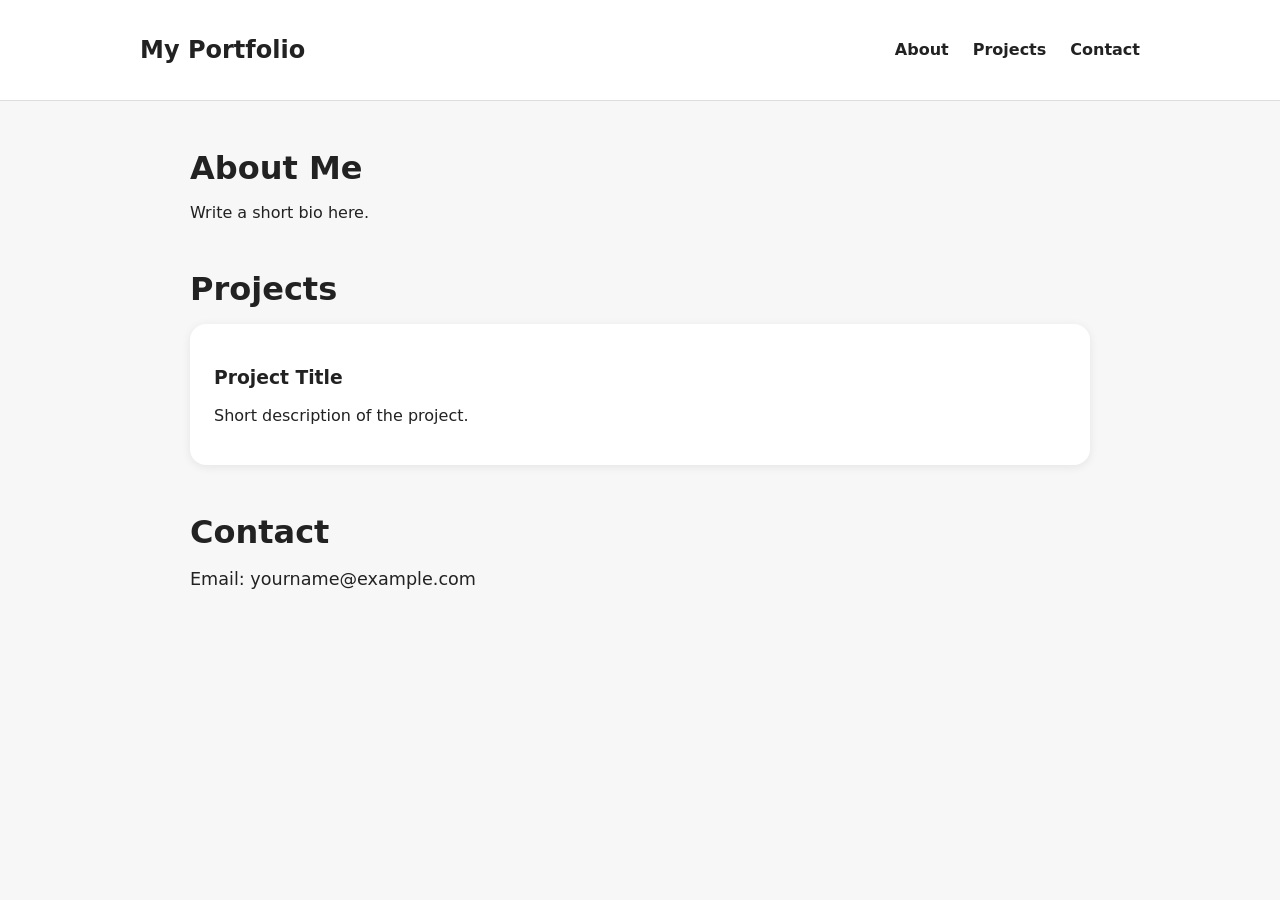
==== index.html @ 944800c5 "Adding starter files" ====
<!DOCTYPE html>
<html lang="en">
<head>
  <meta charset="UTF-8" />
  <meta name="viewport" content="width=device-width, initial-scale=1.0" />
  <title>My Portfolio</title>
  <link rel="stylesheet" href="styles.css" />
</head>
<body class="font-sans">
  <header>
    <nav>
      <h1>My Portfolio</h1>
      <ul>
        <li><a href="#about">About</a></li>
        <li><a href="#projects">Projects</a></li>
        <li><a href="#contact">Contact</a></li>
      </ul>
    </nav>
  </header>

  <section id="about">
    <h2>About Me</h2>
    <p>Write a short bio here.</p>
  </section>

  <section id="projects">
    <h2>Projects</h2>
    <div class="project-list">
      <div class="project-card">
        <h3>Project Title</h3>
        <p>Short description of the project.</p>
      </div>
    </div>
  </section>

  <section id="contact">
    <h2>Contact</h2>
    <p>Email: yourname@example.com</p>
  </section>
</body>
</html>
---- styles.css ----
/* Modern portfolio layout */

body {
  margin: 0;
  font-family: system-ui, sans-serif;
  background: #f7f7f7;
  color: #222;
}

header {
  background: white;
  padding: 1rem 2rem;
  position: sticky;
  top: 0;
  border-bottom: 1px solid #ddd;
}

nav {
  display: flex;
  justify-content: space-between;
  align-items: center;
  max-width: 1000px;
  margin: auto;
}

nav ul {
  list-style: none;
  display: flex;
  gap: 1.5rem;
  padding: 0;
  margin: 0;
}

nav a {
  text-decoration: none;
  color: #222;
  font-weight: 600;
}

section {
  max-width: 900px;
  margin: 3rem auto;
  padding: 0 1rem;
}

h2 {
  font-size: 2rem;
  margin-bottom: 1rem;
}

/* Project grid */
.project-list {
  display: grid;
  grid-template-columns: repeat(auto-fit, minmax(250px, 1fr));
  gap: 1.5rem;
}

.project-card {
  background: white;
  padding: 1.5rem;
  border-radius: 16px;
  box-shadow: 0 2px 10px rgba(0,0,0,0.08);
  transition: transform 0.2s ease, box-shadow 0.2s ease;
}

.project-card:hover {
  transform: translateY(-5px);
  box-shadow: 0 6px 20px rgba(0,0,0,0.12);
}

/* Contact */
#contact p {
  font-size: 1.1rem;
}
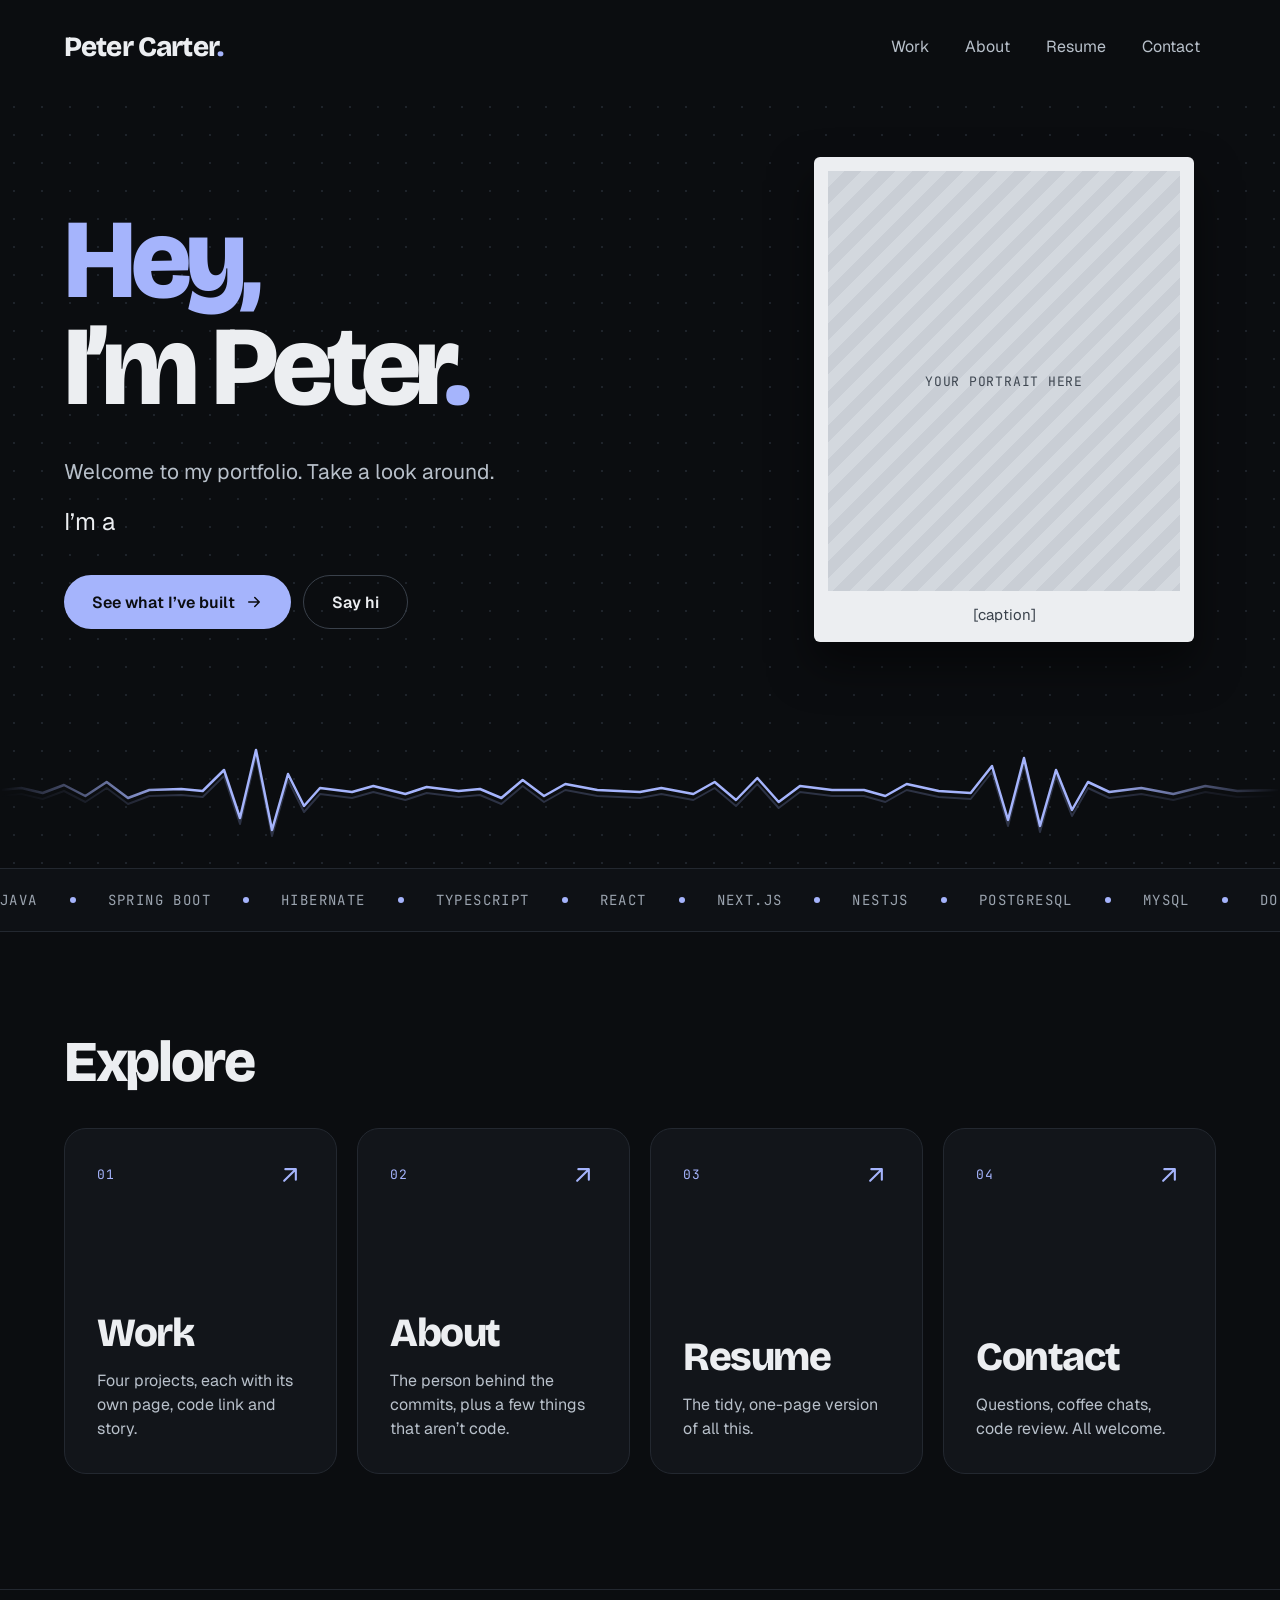
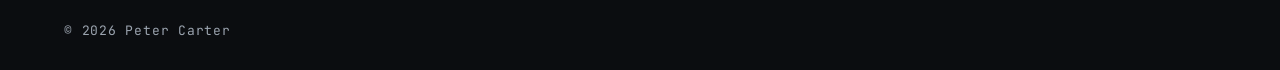
==== commit 8c1dd88a: "Website skeleton" ====
--- a/index.html
+++ b/index.html
@@ -1,41 +1,261 @@
 <!DOCTYPE html>
 <html lang="en">
 <head>
-  <meta charset="UTF-8" />
-  <meta name="viewport" content="width=device-width, initial-scale=1.0" />
-  <title>My Portfolio</title>
-  <link rel="stylesheet" href="styles.css" />
+<meta charset="utf-8">
+<meta name="viewport" content="width=device-width, initial-scale=1">
+<title>Peter Carter — Home</title>
+<link rel="preconnect" href="https://fonts.googleapis.com">
+<link rel="preconnect" href="https://fonts.gstatic.com" crossorigin>
+<link href="https://fonts.googleapis.com/css2?family=Bricolage+Grotesque:wght@500..800&family=Caveat:wght@400..700&family=Geist:wght@400..700&family=JetBrains+Mono:wght@400..700&display=swap" rel="stylesheet">
+<link rel="stylesheet" href="styles.css">
 </head>
-<body class="font-sans">
-  <header>
-    <nav>
-      <h1>My Portfolio</h1>
-      <ul>
-        <li><a href="#about">About</a></li>
-        <li><a href="#projects">Projects</a></li>
-        <li><a href="#contact">Contact</a></li>
-      </ul>
+<body>
+<div class="root" style="--accent: #A5B4FC; background: #0B0D10; color: #ECEEF1; font-family: 'Geist', system-ui, sans-serif; overflow-x: hidden">
+
+  <header style="max-width: 1440px; margin: 0 auto; box-sizing: border-box; padding: 24px clamp(20px, 5vw, 80px); display: flex; flex-wrap: wrap; align-items: center; justify-content: space-between; gap: 12px 32px">
+    <a href="index.html" style="font-family: 'Bricolage Grotesque', system-ui, sans-serif; font-weight: 800; font-size: 28px; letter-spacing: -0.03em; text-decoration: none; color: #ECEEF1">Peter Carter<span style="color: var(--accent)">.</span></a>
+    <nav style="display: flex; flex-wrap: wrap; align-items: center; gap: 4px">
+      <a class="navlink" href="work.html">Work</a>
+      <a class="navlink" href="about.html">About</a>
+      <a class="navlink" href="resume.html">Resume</a>
+      <a class="navlink" href="contact.html">Contact</a>
     </nav>
   </header>
 
-  <section id="about">
-    <h2>About Me</h2>
-    <p>Write a short bio here.</p>
+  <section class="dots" style="position: relative">
+    <div style="max-width: 1440px; margin: 0 auto; box-sizing: border-box; padding: clamp(32px, 5vw, 72px) clamp(20px, 5vw, 80px) 0; display: flex; flex-wrap: wrap; align-items: center; justify-content: space-between; gap: 48px 64px">
+
+      <div style="flex: 1 1 560px; min-width: 0">
+        <h1 style="margin: 0; font-family: 'Bricolage Grotesque', system-ui, sans-serif; font-weight: 800; font-size: clamp(56px, 8.8vw, 128px); line-height: 0.95; letter-spacing: -0.045em">
+          <span class="rise" style="display: block; color: var(--accent)">Hey,</span>
+          <span class="rise2" style="display: block">I’m Peter<span style="color: var(--accent)">.</span></span>
+        </h1>
+        <p class="rise3" style="margin: 36px 0 0; max-width: 520px; font-size: 21px; line-height: 1.55; color: #B8C0CA; text-wrap: pretty">Welcome to my portfolio. Take a look around.</p>
+        <p class="rise3" style="margin: 16px 0 0; font-size: 24px; line-height: 1.4; color: #ECEEF1">I’m a <span class="roles">
+            <span class="rw" style="animation-delay: 0s">computer science senior</span>
+            <span class="rw" style="animation-delay: 3s">full-stack developer</span>
+            <span class="rw" style="animation-delay: 6s">Neurotech Club coder</span>
+            <span class="rw" style="animation-delay: 9s">recipe-app maker</span>
+            <span class="rw" style="animation-delay: 12s">problem solver</span>
+            <span class="rw" style="animation-delay: 15s">future teammate</span>
+          </span></p>
+        <div class="rise4" style="margin-top: 36px; display: flex; flex-wrap: wrap; gap: 12px">
+          <a class="btn btn-primary" href="work.html">
+            See what I’ve built
+            <svg width="18" height="18" viewBox="0 0 24 24" fill="none" stroke="currentColor" stroke-width="2" stroke-linecap="round" stroke-linejoin="round" aria-hidden="true"><path d="M5 12h14M13 6l6 6-6 6"></path></svg>
+          </a>
+          <a class="btn btn-ghost" href="contact.html">Say hi</a>
+        </div>
+      </div>
+
+      <div class="rise3" style="flex: 0 1 380px; position: relative; padding: 0 22px 36px 0">
+        <div class="polaroid" style="rotate: 0deg; padding: 14px 14px 18px">
+          <div class="ph" style="height: 420px">Your portrait here</div>
+          <div style="font-size: 15px; color: #3A424C; margin-top: 14px; text-align: center">[caption]</div>
+        </div>
+      </div>
+
+    </div>
+
+    <div class="fade" style="position: relative; margin-top: 40px; height: 150px; overflow: hidden; color: var(--accent)" aria-hidden="true">
+      <svg class="wave-b" viewBox="0 0 2400 120" preserveAspectRatio="none" style="position: absolute; left: 0; top: 18px; width: 200%; height: 120px; opacity: 0.22">
+        <path d="M0 60 L20 58 L40 63 L60 55 L80 66 L100 52 L120 68 L140 60 L170 59 L190 61 L210 40 L225 88 L240 20 L255 100 L270 44 L285 76 L300 58 L330 62 L350 56 L380 64 L400 57 L430 61 L450 59 L470 68 L490 50 L510 66 L530 54 L560 60 L600 62 L620 58 L650 64 L670 52 L690 70 L710 48 L730 72 L750 56 L780 60 L810 60 L830 66 L850 54 L880 61 L910 63 L930 36 L945 90 L960 28 L975 96 L990 40 L1005 80 L1020 52 L1040 62 L1070 58 L1100 64 L1130 56 L1160 61 L1200 60" fill="none" stroke="currentColor" stroke-width="2" stroke-linejoin="round" stroke-linecap="round" vector-effect="non-scaling-stroke"></path>
+        <path transform="translate(1200 0)" d="M0 60 L20 58 L40 63 L60 55 L80 66 L100 52 L120 68 L140 60 L170 59 L190 61 L210 40 L225 88 L240 20 L255 100 L270 44 L285 76 L300 58 L330 62 L350 56 L380 64 L400 57 L430 61 L450 59 L470 68 L490 50 L510 66 L530 54 L560 60 L600 62 L620 58 L650 64 L670 52 L690 70 L710 48 L730 72 L750 56 L780 60 L810 60 L830 66 L850 54 L880 61 L910 63 L930 36 L945 90 L960 28 L975 96 L990 40 L1005 80 L1020 52 L1040 62 L1070 58 L1100 64 L1130 56 L1160 61 L1200 60" fill="none" stroke="currentColor" stroke-width="2" stroke-linejoin="round" stroke-linecap="round" vector-effect="non-scaling-stroke"></path>
+      </svg>
+      <svg class="wave-a" viewBox="0 0 2400 120" preserveAspectRatio="none" style="position: absolute; left: 0; top: 12px; width: 200%; height: 120px">
+        <path d="M0 60 L20 58 L40 63 L60 55 L80 66 L100 52 L120 68 L140 60 L170 59 L190 61 L210 40 L225 88 L240 20 L255 100 L270 44 L285 76 L300 58 L330 62 L350 56 L380 64 L400 57 L430 61 L450 59 L470 68 L490 50 L510 66 L530 54 L560 60 L600 62 L620 58 L650 64 L670 52 L690 70 L710 48 L730 72 L750 56 L780 60 L810 60 L830 66 L850 54 L880 61 L910 63 L930 36 L945 90 L960 28 L975 96 L990 40 L1005 80 L1020 52 L1040 62 L1070 58 L1100 64 L1130 56 L1160 61 L1200 60" fill="none" stroke="currentColor" stroke-width="2.5" stroke-linejoin="round" stroke-linecap="round" vector-effect="non-scaling-stroke"></path>
+        <path transform="translate(1200 0)" d="M0 60 L20 58 L40 63 L60 55 L80 66 L100 52 L120 68 L140 60 L170 59 L190 61 L210 40 L225 88 L240 20 L255 100 L270 44 L285 76 L300 58 L330 62 L350 56 L380 64 L400 57 L430 61 L450 59 L470 68 L490 50 L510 66 L530 54 L560 60 L600 62 L620 58 L650 64 L670 52 L690 70 L710 48 L730 72 L750 56 L780 60 L810 60 L830 66 L850 54 L880 61 L910 63 L930 36 L945 90 L960 28 L975 96 L990 40 L1005 80 L1020 52 L1040 62 L1070 58 L1100 64 L1130 56 L1160 61 L1200 60" fill="none" stroke="currentColor" stroke-width="2.5" stroke-linejoin="round" stroke-linecap="round" vector-effect="non-scaling-stroke"></path>
+      </svg>
+    </div>
   </section>
 
-  <section id="projects">
-    <h2>Projects</h2>
-    <div class="project-list">
-      <div class="project-card">
-        <h3>Project Title</h3>
-        <p>Short description of the project.</p>
+  <section aria-label="Tools" style="border-top: 1px solid #232830; border-bottom: 1px solid #232830; overflow: hidden; background: #0E1115">
+    <div class="track" style="display: flex; width: max-content; padding: 22px 0">
+      <span style="display: inline-flex; align-items: center; gap: 32px; padding-right: 32px; font-family: 'JetBrains Mono', ui-monospace, monospace; font-size: 14px; letter-spacing: 0.1em; text-transform: uppercase; color: #9BA4AF; white-space: nowrap">
+          Java
+          <span style="width: 6px; height: 6px; border-radius: 50%; background: var(--accent)"></span>
+        </span>
+      
+        <span style="display: inline-flex; align-items: center; gap: 32px; padding-right: 32px; font-family: 'JetBrains Mono', ui-monospace, monospace; font-size: 14px; letter-spacing: 0.1em; text-transform: uppercase; color: #9BA4AF; white-space: nowrap">
+          Spring Boot
+          <span style="width: 6px; height: 6px; border-radius: 50%; background: var(--accent)"></span>
+        </span>
+      
+        <span style="display: inline-flex; align-items: center; gap: 32px; padding-right: 32px; font-family: 'JetBrains Mono', ui-monospace, monospace; font-size: 14px; letter-spacing: 0.1em; text-transform: uppercase; color: #9BA4AF; white-space: nowrap">
+          Hibernate
+          <span style="width: 6px; height: 6px; border-radius: 50%; background: var(--accent)"></span>
+        </span>
+      
+        <span style="display: inline-flex; align-items: center; gap: 32px; padding-right: 32px; font-family: 'JetBrains Mono', ui-monospace, monospace; font-size: 14px; letter-spacing: 0.1em; text-transform: uppercase; color: #9BA4AF; white-space: nowrap">
+          TypeScript
+          <span style="width: 6px; height: 6px; border-radius: 50%; background: var(--accent)"></span>
+        </span>
+      
+        <span style="display: inline-flex; align-items: center; gap: 32px; padding-right: 32px; font-family: 'JetBrains Mono', ui-monospace, monospace; font-size: 14px; letter-spacing: 0.1em; text-transform: uppercase; color: #9BA4AF; white-space: nowrap">
+          React
+          <span style="width: 6px; height: 6px; border-radius: 50%; background: var(--accent)"></span>
+        </span>
+      
+        <span style="display: inline-flex; align-items: center; gap: 32px; padding-right: 32px; font-family: 'JetBrains Mono', ui-monospace, monospace; font-size: 14px; letter-spacing: 0.1em; text-transform: uppercase; color: #9BA4AF; white-space: nowrap">
+          Next.js
+          <span style="width: 6px; height: 6px; border-radius: 50%; background: var(--accent)"></span>
+        </span>
+      
+        <span style="display: inline-flex; align-items: center; gap: 32px; padding-right: 32px; font-family: 'JetBrains Mono', ui-monospace, monospace; font-size: 14px; letter-spacing: 0.1em; text-transform: uppercase; color: #9BA4AF; white-space: nowrap">
+          NestJS
+          <span style="width: 6px; height: 6px; border-radius: 50%; background: var(--accent)"></span>
+        </span>
+      
+        <span style="display: inline-flex; align-items: center; gap: 32px; padding-right: 32px; font-family: 'JetBrains Mono', ui-monospace, monospace; font-size: 14px; letter-spacing: 0.1em; text-transform: uppercase; color: #9BA4AF; white-space: nowrap">
+          PostgreSQL
+          <span style="width: 6px; height: 6px; border-radius: 50%; background: var(--accent)"></span>
+        </span>
+      
+        <span style="display: inline-flex; align-items: center; gap: 32px; padding-right: 32px; font-family: 'JetBrains Mono', ui-monospace, monospace; font-size: 14px; letter-spacing: 0.1em; text-transform: uppercase; color: #9BA4AF; white-space: nowrap">
+          MySQL
+          <span style="width: 6px; height: 6px; border-radius: 50%; background: var(--accent)"></span>
+        </span>
+      
+        <span style="display: inline-flex; align-items: center; gap: 32px; padding-right: 32px; font-family: 'JetBrains Mono', ui-monospace, monospace; font-size: 14px; letter-spacing: 0.1em; text-transform: uppercase; color: #9BA4AF; white-space: nowrap">
+          Docker
+          <span style="width: 6px; height: 6px; border-radius: 50%; background: var(--accent)"></span>
+        </span>
+      
+        <span style="display: inline-flex; align-items: center; gap: 32px; padding-right: 32px; font-family: 'JetBrains Mono', ui-monospace, monospace; font-size: 14px; letter-spacing: 0.1em; text-transform: uppercase; color: #9BA4AF; white-space: nowrap">
+          Python
+          <span style="width: 6px; height: 6px; border-radius: 50%; background: var(--accent)"></span>
+        </span>
+      
+        <span style="display: inline-flex; align-items: center; gap: 32px; padding-right: 32px; font-family: 'JetBrains Mono', ui-monospace, monospace; font-size: 14px; letter-spacing: 0.1em; text-transform: uppercase; color: #9BA4AF; white-space: nowrap">
+          PyTorch
+          <span style="width: 6px; height: 6px; border-radius: 50%; background: var(--accent)"></span>
+        </span>
+      
+        <span style="display: inline-flex; align-items: center; gap: 32px; padding-right: 32px; font-family: 'JetBrains Mono', ui-monospace, monospace; font-size: 14px; letter-spacing: 0.1em; text-transform: uppercase; color: #9BA4AF; white-space: nowrap">
+          Java
+          <span style="width: 6px; height: 6px; border-radius: 50%; background: var(--accent)"></span>
+        </span>
+      
+        <span style="display: inline-flex; align-items: center; gap: 32px; padding-right: 32px; font-family: 'JetBrains Mono', ui-monospace, monospace; font-size: 14px; letter-spacing: 0.1em; text-transform: uppercase; color: #9BA4AF; white-space: nowrap">
+          Spring Boot
+          <span style="width: 6px; height: 6px; border-radius: 50%; background: var(--accent)"></span>
+        </span>
+      
+        <span style="display: inline-flex; align-items: center; gap: 32px; padding-right: 32px; font-family: 'JetBrains Mono', ui-monospace, monospace; font-size: 14px; letter-spacing: 0.1em; text-transform: uppercase; color: #9BA4AF; white-space: nowrap">
+          Hibernate
+          <span style="width: 6px; height: 6px; border-radius: 50%; background: var(--accent)"></span>
+        </span>
+      
+        <span style="display: inline-flex; align-items: center; gap: 32px; padding-right: 32px; font-family: 'JetBrains Mono', ui-monospace, monospace; font-size: 14px; letter-spacing: 0.1em; text-transform: uppercase; color: #9BA4AF; white-space: nowrap">
+          TypeScript
+          <span style="width: 6px; height: 6px; border-radius: 50%; background: var(--accent)"></span>
+        </span>
+      
+        <span style="display: inline-flex; align-items: center; gap: 32px; padding-right: 32px; font-family: 'JetBrains Mono', ui-monospace, monospace; font-size: 14px; letter-spacing: 0.1em; text-transform: uppercase; color: #9BA4AF; white-space: nowrap">
+          React
+          <span style="width: 6px; height: 6px; border-radius: 50%; background: var(--accent)"></span>
+        </span>
+      
+        <span style="display: inline-flex; align-items: center; gap: 32px; padding-right: 32px; font-family: 'JetBrains Mono', ui-monospace, monospace; font-size: 14px; letter-spacing: 0.1em; text-transform: uppercase; color: #9BA4AF; white-space: nowrap">
+          Next.js
+          <span style="width: 6px; height: 6px; border-radius: 50%; background: var(--accent)"></span>
+        </span>
+      
+        <span style="display: inline-flex; align-items: center; gap: 32px; padding-right: 32px; font-family: 'JetBrains Mono', ui-monospace, monospace; font-size: 14px; letter-spacing: 0.1em; text-transform: uppercase; color: #9BA4AF; white-space: nowrap">
+          NestJS
+          <span style="width: 6px; height: 6px; border-radius: 50%; background: var(--accent)"></span>
+        </span>
+      
+        <span style="display: inline-flex; align-items: center; gap: 32px; padding-right: 32px; font-family: 'JetBrains Mono', ui-monospace, monospace; font-size: 14px; letter-spacing: 0.1em; text-transform: uppercase; color: #9BA4AF; white-space: nowrap">
+          PostgreSQL
+          <span style="width: 6px; height: 6px; border-radius: 50%; background: var(--accent)"></span>
+        </span>
+      
+        <span style="display: inline-flex; align-items: center; gap: 32px; padding-right: 32px; font-family: 'JetBrains Mono', ui-monospace, monospace; font-size: 14px; letter-spacing: 0.1em; text-transform: uppercase; color: #9BA4AF; white-space: nowrap">
+          MySQL
+          <span style="width: 6px; height: 6px; border-radius: 50%; background: var(--accent)"></span>
+        </span>
+      
+        <span style="display: inline-flex; align-items: center; gap: 32px; padding-right: 32px; font-family: 'JetBrains Mono', ui-monospace, monospace; font-size: 14px; letter-spacing: 0.1em; text-transform: uppercase; color: #9BA4AF; white-space: nowrap">
+          Docker
+          <span style="width: 6px; height: 6px; border-radius: 50%; background: var(--accent)"></span>
+        </span>
+      
+        <span style="display: inline-flex; align-items: center; gap: 32px; padding-right: 32px; font-family: 'JetBrains Mono', ui-monospace, monospace; font-size: 14px; letter-spacing: 0.1em; text-transform: uppercase; color: #9BA4AF; white-space: nowrap">
+          Python
+          <span style="width: 6px; height: 6px; border-radius: 50%; background: var(--accent)"></span>
+        </span>
+      
+        <span style="display: inline-flex; align-items: center; gap: 32px; padding-right: 32px; font-family: 'JetBrains Mono', ui-monospace, monospace; font-size: 14px; letter-spacing: 0.1em; text-transform: uppercase; color: #9BA4AF; white-space: nowrap">
+          PyTorch
+          <span style="width: 6px; height: 6px; border-radius: 50%; background: var(--accent)"></span>
+        </span>
+    </div>
+  </section>
+
+  <section style="max-width: 1440px; margin: 0 auto; box-sizing: border-box; padding: clamp(64px, 8vw, 112px) clamp(20px, 5vw, 80px) clamp(72px, 9vw, 128px)">
+    <div style="display: flex; flex-wrap: wrap; align-items: baseline; justify-content: space-between; gap: 8px 32px; margin-bottom: 36px">
+      <h2 style="margin: 0; font-family: 'Bricolage Grotesque', system-ui, sans-serif; font-weight: 800; font-size: clamp(36px, 4.5vw, 64px); line-height: 1; letter-spacing: -0.04em">Explore</h2>
+    </div>
+    <div style="display: grid; grid-template-columns: repeat(auto-fit, minmax(min(260px, 100%), 1fr)); gap: 20px">
+
+      <a class="card tile" href="work.html" style="padding: 32px; min-height: 280px; gap: 16px">
+        <div style="display: flex; justify-content: space-between; align-items: center; font-family: 'JetBrains Mono', ui-monospace, monospace; font-size: 13px; letter-spacing: 0.08em; color: var(--accent)">
+          01
+          <svg class="arr" width="28" height="28" viewBox="0 0 24 24" fill="none" stroke="currentColor" stroke-width="1.8" stroke-linecap="round" stroke-linejoin="round" aria-hidden="true"><path d="M7 17L17 7M8 7h9v9"></path></svg>
+        </div>
+        <div style="font-family: 'Bricolage Grotesque', system-ui, sans-serif; font-weight: 800; font-size: 40px; letter-spacing: -0.035em; line-height: 1; margin-top: auto">Work</div>
+        <p style="margin: 0; font-size: 16px; line-height: 1.5; color: #B8C0CA">Four projects, each with its own page, code link and story.</p>
+      </a>
+
+      <a class="card tile" href="about.html" style="padding: 32px; min-height: 280px; gap: 16px">
+        <div style="display: flex; justify-content: space-between; align-items: center; font-family: 'JetBrains Mono', ui-monospace, monospace; font-size: 13px; letter-spacing: 0.08em; color: var(--accent)">
+          02
+          <svg class="arr" width="28" height="28" viewBox="0 0 24 24" fill="none" stroke="currentColor" stroke-width="1.8" stroke-linecap="round" stroke-linejoin="round" aria-hidden="true"><path d="M7 17L17 7M8 7h9v9"></path></svg>
+        </div>
+        <div style="font-family: 'Bricolage Grotesque', system-ui, sans-serif; font-weight: 800; font-size: 40px; letter-spacing: -0.035em; line-height: 1; margin-top: auto">About</div>
+        <p style="margin: 0; font-size: 16px; line-height: 1.5; color: #B8C0CA">The person behind the commits, plus a few things that aren’t code.</p>
+      </a>
+
+      <a class="card tile" href="resume.html" style="padding: 32px; min-height: 280px; gap: 16px">
+        <div style="display: flex; justify-content: space-between; align-items: center; font-family: 'JetBrains Mono', ui-monospace, monospace; font-size: 13px; letter-spacing: 0.08em; color: var(--accent)">
+          03
+          <svg class="arr" width="28" height="28" viewBox="0 0 24 24" fill="none" stroke="currentColor" stroke-width="1.8" stroke-linecap="round" stroke-linejoin="round" aria-hidden="true"><path d="M7 17L17 7M8 7h9v9"></path></svg>
+        </div>
+        <div style="font-family: 'Bricolage Grotesque', system-ui, sans-serif; font-weight: 800; font-size: 40px; letter-spacing: -0.035em; line-height: 1; margin-top: auto">Resume</div>
+        <p style="margin: 0; font-size: 16px; line-height: 1.5; color: #B8C0CA">The tidy, one-page version of all this.</p>
+      </a>
+
+      <a class="card tile" href="contact.html" style="padding: 32px; min-height: 280px; gap: 16px">
+        <div style="display: flex; justify-content: space-between; align-items: center; font-family: 'JetBrains Mono', ui-monospace, monospace; font-size: 13px; letter-spacing: 0.08em; color: var(--accent)">
+          04
+          <svg class="arr" width="28" height="28" viewBox="0 0 24 24" fill="none" stroke="currentColor" stroke-width="1.8" stroke-linecap="round" stroke-linejoin="round" aria-hidden="true"><path d="M7 17L17 7M8 7h9v9"></path></svg>
+        </div>
+        <div style="font-family: 'Bricolage Grotesque', system-ui, sans-serif; font-weight: 800; font-size: 40px; letter-spacing: -0.035em; line-height: 1; margin-top: auto">Contact</div>
+        <p style="margin: 0; font-size: 16px; line-height: 1.5; color: #B8C0CA">Questions, coffee chats, code review. All welcome.</p>
+      </a>
+
+    </div>
+  </section>
+
+  <footer style="border-top: 1px solid #232830">
+    <div style="max-width: 1440px; margin: 0 auto; box-sizing: border-box; padding: 28px clamp(20px, 5vw, 80px); display: flex; flex-wrap: wrap; align-items: center; justify-content: space-between; gap: 12px 32px; font-family: 'JetBrains Mono', ui-monospace, monospace; font-size: 13px; letter-spacing: 0.06em; color: #9BA4AF">
+      <span>© 2026 Peter Carter</span>
+      <div class="quips" style="text-align: right">
+        <span class="quip" style="animation-delay: 0s">Built with too many hover effects</span>
+        <span class="quip" style="animation-delay: 4s">Works on my machine</span>
+        <span class="quip" style="animation-delay: 8s">git commit -m "final final v2"</span>
+        <span class="quip" style="animation-delay: 12s">Compiled with mild optimism</span>
+        <span class="quip" style="animation-delay: 16s">Tabs vs spaces: yes</span>
+        <span class="quip" style="animation-delay: 20s">Not a bug, a feature</span>
+        <span class="quip" style="animation-delay: 24s">Zero TODOs left (okay, three)</span>
+        <span class="quip" style="animation-delay: 28s">Centered a div on the first try</span>
+        <span class="quip" style="animation-delay: 32s">Powered by questionable caffeine</span>
+        <span class="quip" style="animation-delay: 36s">Ship it.</span>
       </div>
     </div>
-  </section>
-
-  <section id="contact">
-    <h2>Contact</h2>
-    <p>Email: yourname@example.com</p>
-  </section>
+  </footer>
+
+</div>
 </body>
 </html>
--- a/styles.css
+++ b/styles.css
@@ -1,74 +1,44 @@
-/* Modern portfolio layout */
-
-body {
-  margin: 0;
-  font-family: system-ui, sans-serif;
-  background: #f7f7f7;
-  color: #222;
-}
-
-header {
-  background: white;
-  padding: 1rem 2rem;
-  position: sticky;
-  top: 0;
-  border-bottom: 1px solid #ddd;
-}
-
-nav {
-  display: flex;
-  justify-content: space-between;
-  align-items: center;
-  max-width: 1000px;
-  margin: auto;
-}
-
-nav ul {
-  list-style: none;
-  display: flex;
-  gap: 1.5rem;
-  padding: 0;
-  margin: 0;
-}
-
-nav a {
-  text-decoration: none;
-  color: #222;
-  font-weight: 600;
-}
-
-section {
-  max-width: 900px;
-  margin: 3rem auto;
-  padding: 0 1rem;
-}
-
-h2 {
-  font-size: 2rem;
-  margin-bottom: 1rem;
-}
-
-/* Project grid */
-.project-list {
-  display: grid;
-  grid-template-columns: repeat(auto-fit, minmax(250px, 1fr));
-  gap: 1.5rem;
-}
-
-.project-card {
-  background: white;
-  padding: 1.5rem;
-  border-radius: 16px;
-  box-shadow: 0 2px 10px rgba(0,0,0,0.08);
-  transition: transform 0.2s ease, box-shadow 0.2s ease;
-}
-
-.project-card:hover {
-  transform: translateY(-5px);
-  box-shadow: 0 6px 20px rgba(0,0,0,0.12);
-}
-
-/* Contact */
-#contact p {
-  font-size: 1.1rem;
-}
+body{margin:0;background:#0B0D10}
+a{color:inherit}
+a:focus-visible{outline:2px solid var(--accent,#A5B4FC);outline-offset:3px;border-radius:6px}
+.root{--accent:#A5B4FC}
+.dots{background-image:radial-gradient(#1E232A 1.2px,transparent 1.3px);background-size:28px 28px}
+.navlink{color:#B8C0CA;text-decoration:none;padding:12px 16px;border-radius:999px;transition:color .2s,background .2s}
+.navlink:hover{color:#ECEEF1;background:#171B21}
+.navlink[aria-current]{color:#ECEEF1;background:#171B21}
+.btn{display:inline-flex;align-items:center;gap:10px;min-height:52px;padding:0 28px;border-radius:999px;text-decoration:none;font-weight:600;font-size:16px;transition:transform .2s,border-color .2s}
+.btn:hover{transform:translateY(-2px)}
+.btn-primary{background:var(--accent);color:#0B0D10}
+.btn-ghost{border:1px solid #3A414B;color:#ECEEF1}
+.btn-ghost:hover{border-color:var(--accent)}
+.card{background:#12151A;border:1px solid #232830;border-radius:22px;transition:transform .3s,border-color .3s}
+.card:hover{border-color:var(--accent);transform:translateY(-5px)}
+.tile{display:flex;flex-direction:column;text-decoration:none;color:inherit}
+.arr{transition:transform .25s}
+.tile:hover .arr{transform:translate(5px,-5px)}
+.ph{background:repeating-linear-gradient(135deg,#D3D8DE 0 12px,#C9CED5 12px 24px);color:#3F4751;font-family:'JetBrains Mono',ui-monospace,monospace;font-size:13px;letter-spacing:.06em;text-transform:uppercase;display:flex;align-items:center;justify-content:center;text-align:center;padding:16px;box-sizing:border-box}
+.polaroid{background:#ECEEF1;border-radius:6px;box-shadow:0 22px 44px rgba(0,0,0,.5);transition:rotate .35s,scale .35s}
+.polaroid:hover{rotate:0deg !important;scale:1.03}
+.fade{-webkit-mask-image:linear-gradient(90deg,transparent,#000 14%,#000 86%,transparent);mask-image:linear-gradient(90deg,transparent,#000 14%,#000 86%,transparent)}
+.wave-a{animation:drift 22s linear infinite}
+.wave-b{animation:drift 38s linear infinite}
+.track{animation:scroll 44s linear infinite}
+.pulse{animation:pulse 2s ease-out infinite}
+.spin{animation:spin 18s linear infinite}
+.rise{animation:rise .9s both cubic-bezier(.2,.7,.2,1)}
+.rise2{animation:rise .9s .12s both cubic-bezier(.2,.7,.2,1)}
+.rise3{animation:rise .9s .24s both cubic-bezier(.2,.7,.2,1)}
+.rise4{animation:rise .9s .36s both cubic-bezier(.2,.7,.2,1)}
+.roles{position:relative;display:inline-block;width:min(100%,320px);height:1.45em;vertical-align:bottom}
+.rw{position:absolute;left:0;top:0;white-space:nowrap;color:var(--accent);font-weight:600;opacity:0;animation:role 18s linear infinite both}
+.quips{position:relative;height:24px;width:min(100%,380px)}
+.quip{position:absolute;right:0;top:0;white-space:nowrap;opacity:0;animation:quip 40s linear infinite both}
+@keyframes role{0%{opacity:0;transform:translateY(8px)}3%{opacity:1;transform:none}14%{opacity:1;transform:none}16.6%{opacity:0;transform:translateY(-8px)}100%{opacity:0}}
+@keyframes quip{0%{opacity:0;transform:translateY(10px)}2%{opacity:1;transform:none}8%{opacity:1;transform:none}10%{opacity:0;transform:translateY(-10px)}100%{opacity:0}}
+@keyframes spin{to{transform:rotate(360deg)}}
+@keyframes drift{from{transform:translateX(0)}to{transform:translateX(-50%)}}
+@keyframes scroll{from{transform:translateX(0)}to{transform:translateX(-50%)}}
+@keyframes pulse{0%{box-shadow:0 0 0 0 rgba(165,180,252,.6)}100%{box-shadow:0 0 0 12px rgba(165,180,252,0)}}
+@keyframes rise{from{opacity:0;transform:translateY(28px)}to{opacity:1;transform:none}}
+@media (max-width:720px){.hide-sm{display:none}.card{padding:26px !important}}
+@media (prefers-reduced-motion:reduce){.wave-a,.wave-b,.track,.pulse,.spin,.rise,.rise2,.rise3,.rise4{animation:none}.rw,.quip{animation:none}.rw:first-child,.quip:first-child{opacity:1}.polaroid,.card,.btn,.arr{transition:none}}
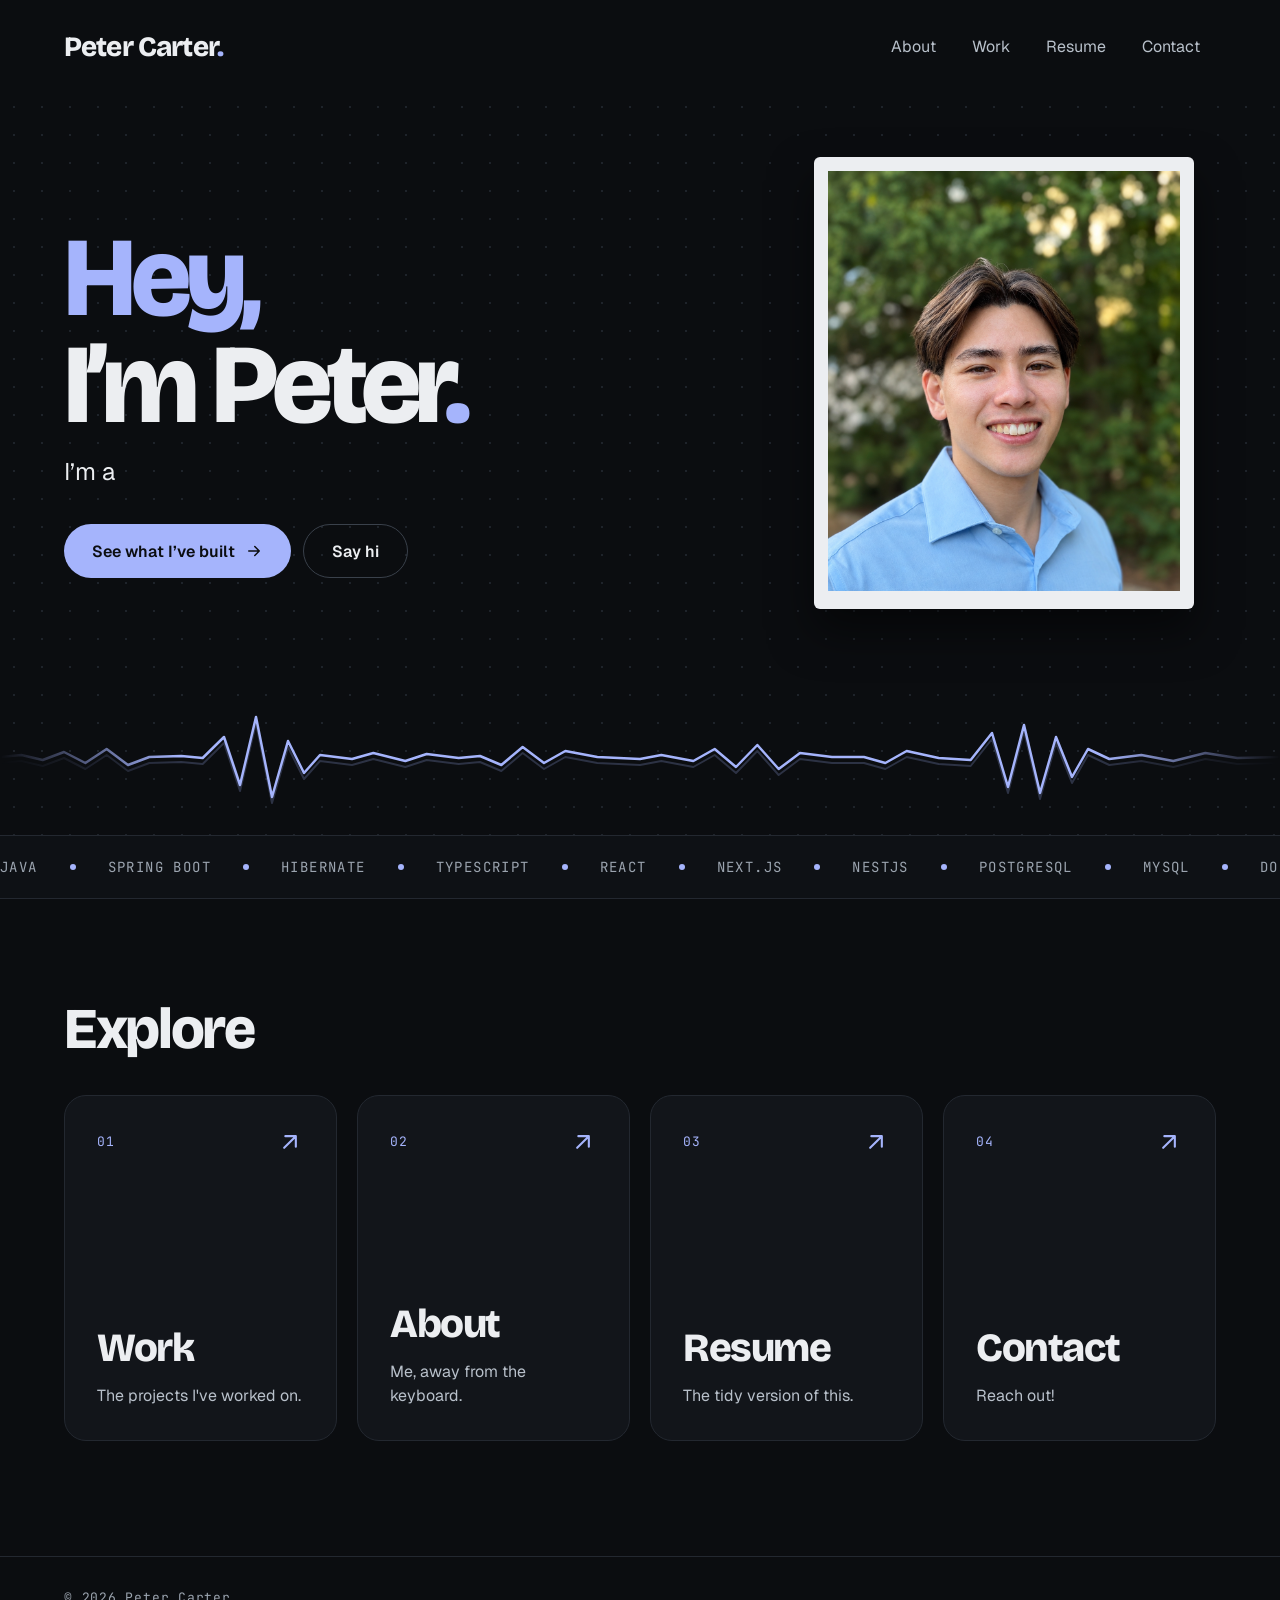
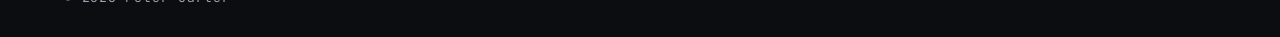
==== commit 570411ec: "Updates" ====
--- a/index.html
+++ b/index.html
@@ -15,8 +15,8 @@
   <header style="max-width: 1440px; margin: 0 auto; box-sizing: border-box; padding: 24px clamp(20px, 5vw, 80px); display: flex; flex-wrap: wrap; align-items: center; justify-content: space-between; gap: 12px 32px">
     <a href="index.html" style="font-family: 'Bricolage Grotesque', system-ui, sans-serif; font-weight: 800; font-size: 28px; letter-spacing: -0.03em; text-decoration: none; color: #ECEEF1">Peter Carter<span style="color: var(--accent)">.</span></a>
     <nav style="display: flex; flex-wrap: wrap; align-items: center; gap: 4px">
+      <a class="navlink" href="about.html">About</a>
       <a class="navlink" href="work.html">Work</a>
-      <a class="navlink" href="about.html">About</a>
       <a class="navlink" href="resume.html">Resume</a>
       <a class="navlink" href="contact.html">Contact</a>
     </nav>
@@ -30,14 +30,13 @@
           <span class="rise" style="display: block; color: var(--accent)">Hey,</span>
           <span class="rise2" style="display: block">I’m Peter<span style="color: var(--accent)">.</span></span>
         </h1>
-        <p class="rise3" style="margin: 36px 0 0; max-width: 520px; font-size: 21px; line-height: 1.55; color: #B8C0CA; text-wrap: pretty">Welcome to my portfolio. Take a look around.</p>
         <p class="rise3" style="margin: 16px 0 0; font-size: 24px; line-height: 1.4; color: #ECEEF1">I’m a <span class="roles">
-            <span class="rw" style="animation-delay: 0s">computer science senior</span>
-            <span class="rw" style="animation-delay: 3s">full-stack developer</span>
-            <span class="rw" style="animation-delay: 6s">Neurotech Club coder</span>
-            <span class="rw" style="animation-delay: 9s">recipe-app maker</span>
-            <span class="rw" style="animation-delay: 12s">problem solver</span>
-            <span class="rw" style="animation-delay: 15s">future teammate</span>
+            <span class="rw" style="animation-delay: 0s">computer science senior.</span>
+            <span class="rw" style="animation-delay: 3s">full-stack developer.</span>
+            <span class="rw" style="animation-delay: 6s">neurotech enthusiast.</span>
+            <span class="rw" style="animation-delay: 9s">recipe app maker.</span>
+            <span class="rw" style="animation-delay: 12s">problem solver.</span>
+            <span class="rw" style="animation-delay: 15s">future teammate.</span>
           </span></p>
         <div class="rise4" style="margin-top: 36px; display: flex; flex-wrap: wrap; gap: 12px">
           <a class="btn btn-primary" href="work.html">
@@ -50,8 +49,7 @@
 
       <div class="rise3" style="flex: 0 1 380px; position: relative; padding: 0 22px 36px 0">
         <div class="polaroid" style="rotate: 0deg; padding: 14px 14px 18px">
-          <div class="ph" style="height: 420px">Your portrait here</div>
-          <div style="font-size: 15px; color: #3A424C; margin-top: 14px; text-align: center">[caption]</div>
+          <img src="images/headshot.PNG" alt="Portrait of Peter Carter" style="display: block; width: 100%; height: 420px; object-fit: cover; object-position: center top">
         </div>
       </div>
 
@@ -205,7 +203,7 @@
           <svg class="arr" width="28" height="28" viewBox="0 0 24 24" fill="none" stroke="currentColor" stroke-width="1.8" stroke-linecap="round" stroke-linejoin="round" aria-hidden="true"><path d="M7 17L17 7M8 7h9v9"></path></svg>
         </div>
         <div style="font-family: 'Bricolage Grotesque', system-ui, sans-serif; font-weight: 800; font-size: 40px; letter-spacing: -0.035em; line-height: 1; margin-top: auto">Work</div>
-        <p style="margin: 0; font-size: 16px; line-height: 1.5; color: #B8C0CA">Four projects, each with its own page, code link and story.</p>
+        <p style="margin: 0; font-size: 16px; line-height: 1.5; color: #B8C0CA">The projects I've worked on.</p>
       </a>
 
       <a class="card tile" href="about.html" style="padding: 32px; min-height: 280px; gap: 16px">
@@ -214,7 +212,7 @@
           <svg class="arr" width="28" height="28" viewBox="0 0 24 24" fill="none" stroke="currentColor" stroke-width="1.8" stroke-linecap="round" stroke-linejoin="round" aria-hidden="true"><path d="M7 17L17 7M8 7h9v9"></path></svg>
         </div>
         <div style="font-family: 'Bricolage Grotesque', system-ui, sans-serif; font-weight: 800; font-size: 40px; letter-spacing: -0.035em; line-height: 1; margin-top: auto">About</div>
-        <p style="margin: 0; font-size: 16px; line-height: 1.5; color: #B8C0CA">The person behind the commits, plus a few things that aren’t code.</p>
+        <p style="margin: 0; font-size: 16px; line-height: 1.5; color: #B8C0CA">Me, away from the keyboard.</p>
       </a>
 
       <a class="card tile" href="resume.html" style="padding: 32px; min-height: 280px; gap: 16px">
@@ -223,7 +221,7 @@
           <svg class="arr" width="28" height="28" viewBox="0 0 24 24" fill="none" stroke="currentColor" stroke-width="1.8" stroke-linecap="round" stroke-linejoin="round" aria-hidden="true"><path d="M7 17L17 7M8 7h9v9"></path></svg>
         </div>
         <div style="font-family: 'Bricolage Grotesque', system-ui, sans-serif; font-weight: 800; font-size: 40px; letter-spacing: -0.035em; line-height: 1; margin-top: auto">Resume</div>
-        <p style="margin: 0; font-size: 16px; line-height: 1.5; color: #B8C0CA">The tidy, one-page version of all this.</p>
+        <p style="margin: 0; font-size: 16px; line-height: 1.5; color: #B8C0CA">The tidy version of this.</p>
       </a>
 
       <a class="card tile" href="contact.html" style="padding: 32px; min-height: 280px; gap: 16px">
@@ -232,7 +230,7 @@
           <svg class="arr" width="28" height="28" viewBox="0 0 24 24" fill="none" stroke="currentColor" stroke-width="1.8" stroke-linecap="round" stroke-linejoin="round" aria-hidden="true"><path d="M7 17L17 7M8 7h9v9"></path></svg>
         </div>
         <div style="font-family: 'Bricolage Grotesque', system-ui, sans-serif; font-weight: 800; font-size: 40px; letter-spacing: -0.035em; line-height: 1; margin-top: auto">Contact</div>
-        <p style="margin: 0; font-size: 16px; line-height: 1.5; color: #B8C0CA">Questions, coffee chats, code review. All welcome.</p>
+        <p style="margin: 0; font-size: 16px; line-height: 1.5; color: #B8C0CA">Reach out!</p>
       </a>
 
     </div>
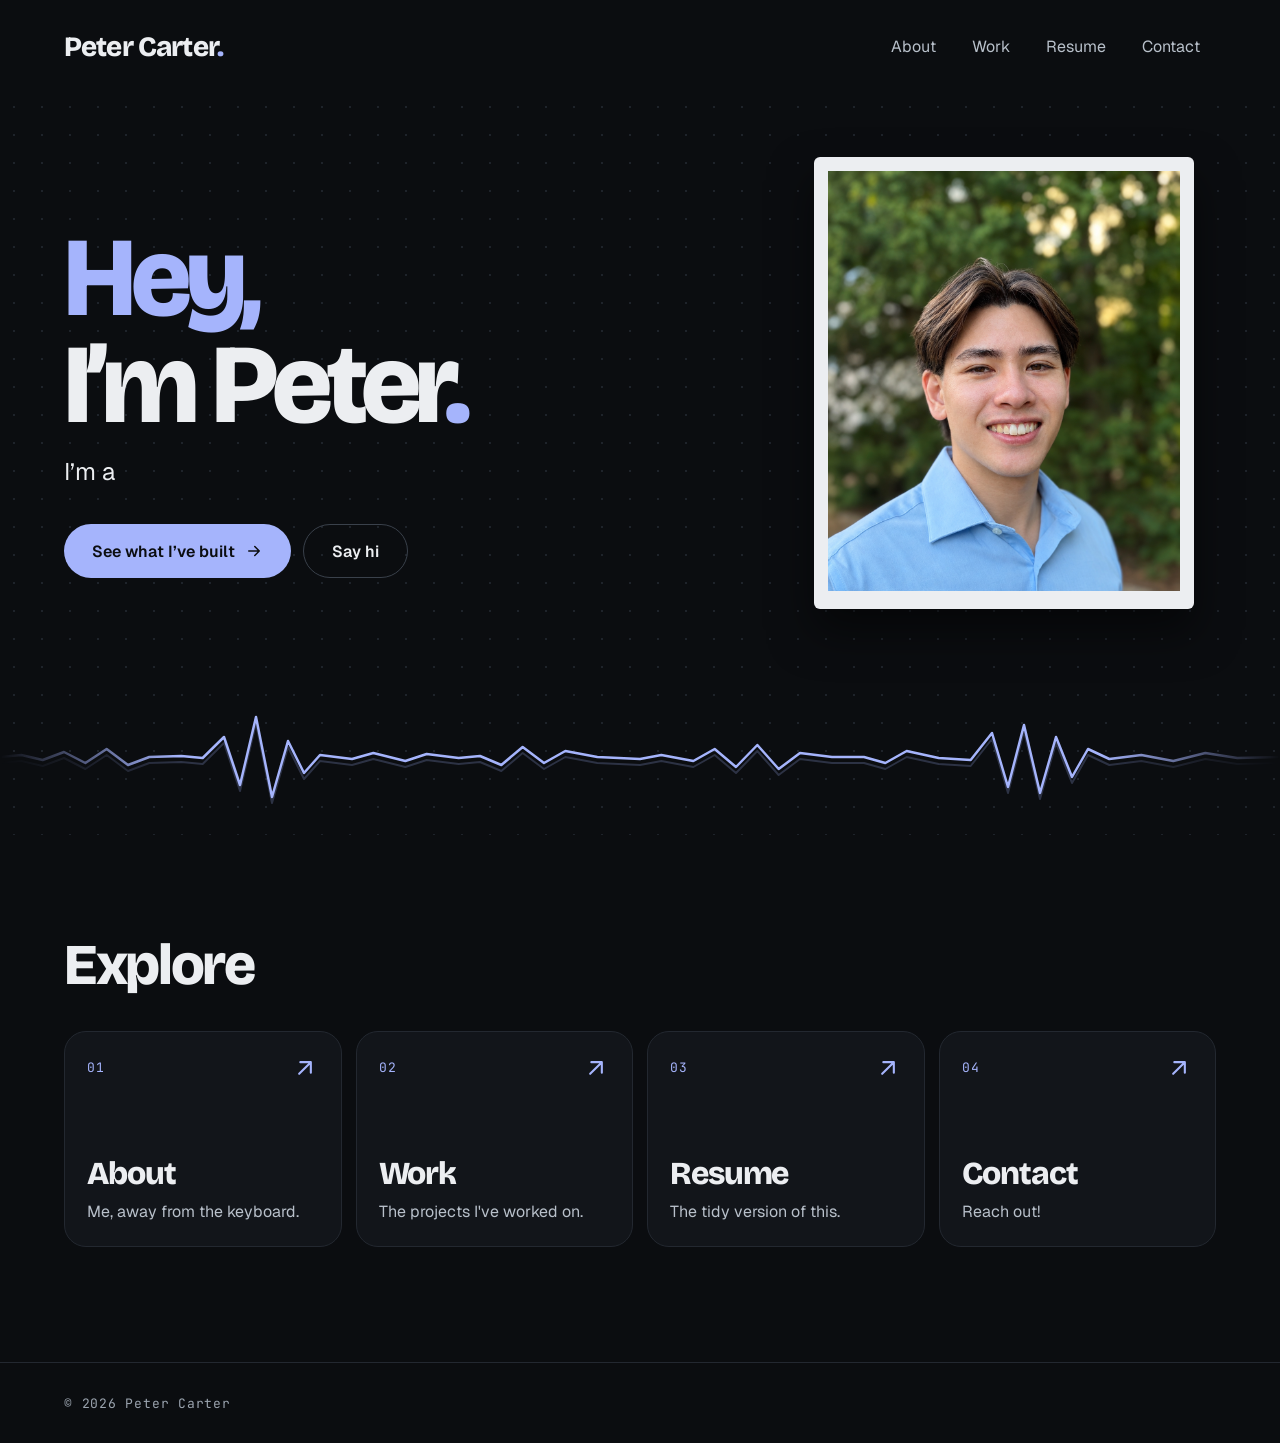
==== commit d4997c0c: "Updated work, completed about page" ====
--- a/index.html
+++ b/index.html
@@ -3,7 +3,7 @@
 <head>
 <meta charset="utf-8">
 <meta name="viewport" content="width=device-width, initial-scale=1">
-<title>Peter Carter — Home</title>
+<title>Peter Carter</title>
 <link rel="preconnect" href="https://fonts.googleapis.com">
 <link rel="preconnect" href="https://fonts.gstatic.com" crossorigin>
 <link href="https://fonts.googleapis.com/css2?family=Bricolage+Grotesque:wght@500..800&family=Caveat:wght@400..700&family=Geist:wght@400..700&family=JetBrains+Mono:wght@400..700&display=swap" rel="stylesheet">
@@ -67,169 +67,45 @@
     </div>
   </section>
 
-  <section aria-label="Tools" style="border-top: 1px solid #232830; border-bottom: 1px solid #232830; overflow: hidden; background: #0E1115">
-    <div class="track" style="display: flex; width: max-content; padding: 22px 0">
-      <span style="display: inline-flex; align-items: center; gap: 32px; padding-right: 32px; font-family: 'JetBrains Mono', ui-monospace, monospace; font-size: 14px; letter-spacing: 0.1em; text-transform: uppercase; color: #9BA4AF; white-space: nowrap">
-          Java
-          <span style="width: 6px; height: 6px; border-radius: 50%; background: var(--accent)"></span>
-        </span>
-      
-        <span style="display: inline-flex; align-items: center; gap: 32px; padding-right: 32px; font-family: 'JetBrains Mono', ui-monospace, monospace; font-size: 14px; letter-spacing: 0.1em; text-transform: uppercase; color: #9BA4AF; white-space: nowrap">
-          Spring Boot
-          <span style="width: 6px; height: 6px; border-radius: 50%; background: var(--accent)"></span>
-        </span>
-      
-        <span style="display: inline-flex; align-items: center; gap: 32px; padding-right: 32px; font-family: 'JetBrains Mono', ui-monospace, monospace; font-size: 14px; letter-spacing: 0.1em; text-transform: uppercase; color: #9BA4AF; white-space: nowrap">
-          Hibernate
-          <span style="width: 6px; height: 6px; border-radius: 50%; background: var(--accent)"></span>
-        </span>
-      
-        <span style="display: inline-flex; align-items: center; gap: 32px; padding-right: 32px; font-family: 'JetBrains Mono', ui-monospace, monospace; font-size: 14px; letter-spacing: 0.1em; text-transform: uppercase; color: #9BA4AF; white-space: nowrap">
-          TypeScript
-          <span style="width: 6px; height: 6px; border-radius: 50%; background: var(--accent)"></span>
-        </span>
-      
-        <span style="display: inline-flex; align-items: center; gap: 32px; padding-right: 32px; font-family: 'JetBrains Mono', ui-monospace, monospace; font-size: 14px; letter-spacing: 0.1em; text-transform: uppercase; color: #9BA4AF; white-space: nowrap">
-          React
-          <span style="width: 6px; height: 6px; border-radius: 50%; background: var(--accent)"></span>
-        </span>
-      
-        <span style="display: inline-flex; align-items: center; gap: 32px; padding-right: 32px; font-family: 'JetBrains Mono', ui-monospace, monospace; font-size: 14px; letter-spacing: 0.1em; text-transform: uppercase; color: #9BA4AF; white-space: nowrap">
-          Next.js
-          <span style="width: 6px; height: 6px; border-radius: 50%; background: var(--accent)"></span>
-        </span>
-      
-        <span style="display: inline-flex; align-items: center; gap: 32px; padding-right: 32px; font-family: 'JetBrains Mono', ui-monospace, monospace; font-size: 14px; letter-spacing: 0.1em; text-transform: uppercase; color: #9BA4AF; white-space: nowrap">
-          NestJS
-          <span style="width: 6px; height: 6px; border-radius: 50%; background: var(--accent)"></span>
-        </span>
-      
-        <span style="display: inline-flex; align-items: center; gap: 32px; padding-right: 32px; font-family: 'JetBrains Mono', ui-monospace, monospace; font-size: 14px; letter-spacing: 0.1em; text-transform: uppercase; color: #9BA4AF; white-space: nowrap">
-          PostgreSQL
-          <span style="width: 6px; height: 6px; border-radius: 50%; background: var(--accent)"></span>
-        </span>
-      
-        <span style="display: inline-flex; align-items: center; gap: 32px; padding-right: 32px; font-family: 'JetBrains Mono', ui-monospace, monospace; font-size: 14px; letter-spacing: 0.1em; text-transform: uppercase; color: #9BA4AF; white-space: nowrap">
-          MySQL
-          <span style="width: 6px; height: 6px; border-radius: 50%; background: var(--accent)"></span>
-        </span>
-      
-        <span style="display: inline-flex; align-items: center; gap: 32px; padding-right: 32px; font-family: 'JetBrains Mono', ui-monospace, monospace; font-size: 14px; letter-spacing: 0.1em; text-transform: uppercase; color: #9BA4AF; white-space: nowrap">
-          Docker
-          <span style="width: 6px; height: 6px; border-radius: 50%; background: var(--accent)"></span>
-        </span>
-      
-        <span style="display: inline-flex; align-items: center; gap: 32px; padding-right: 32px; font-family: 'JetBrains Mono', ui-monospace, monospace; font-size: 14px; letter-spacing: 0.1em; text-transform: uppercase; color: #9BA4AF; white-space: nowrap">
-          Python
-          <span style="width: 6px; height: 6px; border-radius: 50%; background: var(--accent)"></span>
-        </span>
-      
-        <span style="display: inline-flex; align-items: center; gap: 32px; padding-right: 32px; font-family: 'JetBrains Mono', ui-monospace, monospace; font-size: 14px; letter-spacing: 0.1em; text-transform: uppercase; color: #9BA4AF; white-space: nowrap">
-          PyTorch
-          <span style="width: 6px; height: 6px; border-radius: 50%; background: var(--accent)"></span>
-        </span>
-      
-        <span style="display: inline-flex; align-items: center; gap: 32px; padding-right: 32px; font-family: 'JetBrains Mono', ui-monospace, monospace; font-size: 14px; letter-spacing: 0.1em; text-transform: uppercase; color: #9BA4AF; white-space: nowrap">
-          Java
-          <span style="width: 6px; height: 6px; border-radius: 50%; background: var(--accent)"></span>
-        </span>
-      
-        <span style="display: inline-flex; align-items: center; gap: 32px; padding-right: 32px; font-family: 'JetBrains Mono', ui-monospace, monospace; font-size: 14px; letter-spacing: 0.1em; text-transform: uppercase; color: #9BA4AF; white-space: nowrap">
-          Spring Boot
-          <span style="width: 6px; height: 6px; border-radius: 50%; background: var(--accent)"></span>
-        </span>
-      
-        <span style="display: inline-flex; align-items: center; gap: 32px; padding-right: 32px; font-family: 'JetBrains Mono', ui-monospace, monospace; font-size: 14px; letter-spacing: 0.1em; text-transform: uppercase; color: #9BA4AF; white-space: nowrap">
-          Hibernate
-          <span style="width: 6px; height: 6px; border-radius: 50%; background: var(--accent)"></span>
-        </span>
-      
-        <span style="display: inline-flex; align-items: center; gap: 32px; padding-right: 32px; font-family: 'JetBrains Mono', ui-monospace, monospace; font-size: 14px; letter-spacing: 0.1em; text-transform: uppercase; color: #9BA4AF; white-space: nowrap">
-          TypeScript
-          <span style="width: 6px; height: 6px; border-radius: 50%; background: var(--accent)"></span>
-        </span>
-      
-        <span style="display: inline-flex; align-items: center; gap: 32px; padding-right: 32px; font-family: 'JetBrains Mono', ui-monospace, monospace; font-size: 14px; letter-spacing: 0.1em; text-transform: uppercase; color: #9BA4AF; white-space: nowrap">
-          React
-          <span style="width: 6px; height: 6px; border-radius: 50%; background: var(--accent)"></span>
-        </span>
-      
-        <span style="display: inline-flex; align-items: center; gap: 32px; padding-right: 32px; font-family: 'JetBrains Mono', ui-monospace, monospace; font-size: 14px; letter-spacing: 0.1em; text-transform: uppercase; color: #9BA4AF; white-space: nowrap">
-          Next.js
-          <span style="width: 6px; height: 6px; border-radius: 50%; background: var(--accent)"></span>
-        </span>
-      
-        <span style="display: inline-flex; align-items: center; gap: 32px; padding-right: 32px; font-family: 'JetBrains Mono', ui-monospace, monospace; font-size: 14px; letter-spacing: 0.1em; text-transform: uppercase; color: #9BA4AF; white-space: nowrap">
-          NestJS
-          <span style="width: 6px; height: 6px; border-radius: 50%; background: var(--accent)"></span>
-        </span>
-      
-        <span style="display: inline-flex; align-items: center; gap: 32px; padding-right: 32px; font-family: 'JetBrains Mono', ui-monospace, monospace; font-size: 14px; letter-spacing: 0.1em; text-transform: uppercase; color: #9BA4AF; white-space: nowrap">
-          PostgreSQL
-          <span style="width: 6px; height: 6px; border-radius: 50%; background: var(--accent)"></span>
-        </span>
-      
-        <span style="display: inline-flex; align-items: center; gap: 32px; padding-right: 32px; font-family: 'JetBrains Mono', ui-monospace, monospace; font-size: 14px; letter-spacing: 0.1em; text-transform: uppercase; color: #9BA4AF; white-space: nowrap">
-          MySQL
-          <span style="width: 6px; height: 6px; border-radius: 50%; background: var(--accent)"></span>
-        </span>
-      
-        <span style="display: inline-flex; align-items: center; gap: 32px; padding-right: 32px; font-family: 'JetBrains Mono', ui-monospace, monospace; font-size: 14px; letter-spacing: 0.1em; text-transform: uppercase; color: #9BA4AF; white-space: nowrap">
-          Docker
-          <span style="width: 6px; height: 6px; border-radius: 50%; background: var(--accent)"></span>
-        </span>
-      
-        <span style="display: inline-flex; align-items: center; gap: 32px; padding-right: 32px; font-family: 'JetBrains Mono', ui-monospace, monospace; font-size: 14px; letter-spacing: 0.1em; text-transform: uppercase; color: #9BA4AF; white-space: nowrap">
-          Python
-          <span style="width: 6px; height: 6px; border-radius: 50%; background: var(--accent)"></span>
-        </span>
-      
-        <span style="display: inline-flex; align-items: center; gap: 32px; padding-right: 32px; font-family: 'JetBrains Mono', ui-monospace, monospace; font-size: 14px; letter-spacing: 0.1em; text-transform: uppercase; color: #9BA4AF; white-space: nowrap">
-          PyTorch
-          <span style="width: 6px; height: 6px; border-radius: 50%; background: var(--accent)"></span>
-        </span>
-    </div>
-  </section>
-
   <section style="max-width: 1440px; margin: 0 auto; box-sizing: border-box; padding: clamp(64px, 8vw, 112px) clamp(20px, 5vw, 80px) clamp(72px, 9vw, 128px)">
     <div style="display: flex; flex-wrap: wrap; align-items: baseline; justify-content: space-between; gap: 8px 32px; margin-bottom: 36px">
       <h2 style="margin: 0; font-family: 'Bricolage Grotesque', system-ui, sans-serif; font-weight: 800; font-size: clamp(36px, 4.5vw, 64px); line-height: 1; letter-spacing: -0.04em">Explore</h2>
     </div>
-    <div style="display: grid; grid-template-columns: repeat(auto-fit, minmax(min(260px, 100%), 1fr)); gap: 20px">
+    <div style="display: grid; grid-template-columns: repeat(auto-fit, minmax(min(220px, 100%), 1fr)); gap: 14px">
 
-      <a class="card tile" href="work.html" style="padding: 32px; min-height: 280px; gap: 16px">
+      <a class="card tile" href="about.html" style="padding: 22px; min-height: 170px; gap: 10px">
         <div style="display: flex; justify-content: space-between; align-items: center; font-family: 'JetBrains Mono', ui-monospace, monospace; font-size: 13px; letter-spacing: 0.08em; color: var(--accent)">
           01
           <svg class="arr" width="28" height="28" viewBox="0 0 24 24" fill="none" stroke="currentColor" stroke-width="1.8" stroke-linecap="round" stroke-linejoin="round" aria-hidden="true"><path d="M7 17L17 7M8 7h9v9"></path></svg>
         </div>
-        <div style="font-family: 'Bricolage Grotesque', system-ui, sans-serif; font-weight: 800; font-size: 40px; letter-spacing: -0.035em; line-height: 1; margin-top: auto">Work</div>
-        <p style="margin: 0; font-size: 16px; line-height: 1.5; color: #B8C0CA">The projects I've worked on.</p>
+        <div style="font-family: 'Bricolage Grotesque', system-ui, sans-serif; font-weight: 800; font-size: 32px; letter-spacing: -0.035em; line-height: 1; margin-top: auto">About</div>
+        <p style="margin: 0; font-size: 16px; line-height: 1.5; color: #B8C0CA">Me, away from the keyboard.</p>
       </a>
 
-      <a class="card tile" href="about.html" style="padding: 32px; min-height: 280px; gap: 16px">
+      <a class="card tile" href="work.html" style="padding: 22px; min-height: 170px; gap: 10px">
         <div style="display: flex; justify-content: space-between; align-items: center; font-family: 'JetBrains Mono', ui-monospace, monospace; font-size: 13px; letter-spacing: 0.08em; color: var(--accent)">
           02
           <svg class="arr" width="28" height="28" viewBox="0 0 24 24" fill="none" stroke="currentColor" stroke-width="1.8" stroke-linecap="round" stroke-linejoin="round" aria-hidden="true"><path d="M7 17L17 7M8 7h9v9"></path></svg>
         </div>
-        <div style="font-family: 'Bricolage Grotesque', system-ui, sans-serif; font-weight: 800; font-size: 40px; letter-spacing: -0.035em; line-height: 1; margin-top: auto">About</div>
-        <p style="margin: 0; font-size: 16px; line-height: 1.5; color: #B8C0CA">Me, away from the keyboard.</p>
+        <div style="font-family: 'Bricolage Grotesque', system-ui, sans-serif; font-weight: 800; font-size: 32px; letter-spacing: -0.035em; line-height: 1; margin-top: auto">Work</div>
+        <p style="margin: 0; font-size: 16px; line-height: 1.5; color: #B8C0CA">The projects I've worked on.</p>
       </a>
 
-      <a class="card tile" href="resume.html" style="padding: 32px; min-height: 280px; gap: 16px">
+      <a class="card tile" href="resume.html" style="padding: 22px; min-height: 170px; gap: 10px">
         <div style="display: flex; justify-content: space-between; align-items: center; font-family: 'JetBrains Mono', ui-monospace, monospace; font-size: 13px; letter-spacing: 0.08em; color: var(--accent)">
           03
           <svg class="arr" width="28" height="28" viewBox="0 0 24 24" fill="none" stroke="currentColor" stroke-width="1.8" stroke-linecap="round" stroke-linejoin="round" aria-hidden="true"><path d="M7 17L17 7M8 7h9v9"></path></svg>
         </div>
-        <div style="font-family: 'Bricolage Grotesque', system-ui, sans-serif; font-weight: 800; font-size: 40px; letter-spacing: -0.035em; line-height: 1; margin-top: auto">Resume</div>
+        <div style="font-family: 'Bricolage Grotesque', system-ui, sans-serif; font-weight: 800; font-size: 32px; letter-spacing: -0.035em; line-height: 1; margin-top: auto">Resume</div>
         <p style="margin: 0; font-size: 16px; line-height: 1.5; color: #B8C0CA">The tidy version of this.</p>
       </a>
 
-      <a class="card tile" href="contact.html" style="padding: 32px; min-height: 280px; gap: 16px">
+      <a class="card tile" href="contact.html" style="padding: 22px; min-height: 170px; gap: 10px">
         <div style="display: flex; justify-content: space-between; align-items: center; font-family: 'JetBrains Mono', ui-monospace, monospace; font-size: 13px; letter-spacing: 0.08em; color: var(--accent)">
           04
           <svg class="arr" width="28" height="28" viewBox="0 0 24 24" fill="none" stroke="currentColor" stroke-width="1.8" stroke-linecap="round" stroke-linejoin="round" aria-hidden="true"><path d="M7 17L17 7M8 7h9v9"></path></svg>
         </div>
-        <div style="font-family: 'Bricolage Grotesque', system-ui, sans-serif; font-weight: 800; font-size: 40px; letter-spacing: -0.035em; line-height: 1; margin-top: auto">Contact</div>
+        <div style="font-family: 'Bricolage Grotesque', system-ui, sans-serif; font-weight: 800; font-size: 32px; letter-spacing: -0.035em; line-height: 1; margin-top: auto">Contact</div>
         <p style="margin: 0; font-size: 16px; line-height: 1.5; color: #B8C0CA">Reach out!</p>
       </a>
 
--- a/styles.css
+++ b/styles.css
@@ -16,6 +16,7 @@
 .tile{display:flex;flex-direction:column;text-decoration:none;color:inherit}
 .arr{transition:transform .25s}
 .tile:hover .arr{transform:translate(5px,-5px)}
+.tile:hover .arr-prev{transform:translate(-5px,0)}
 .ph{background:repeating-linear-gradient(135deg,#D3D8DE 0 12px,#C9CED5 12px 24px);color:#3F4751;font-family:'JetBrains Mono',ui-monospace,monospace;font-size:13px;letter-spacing:.06em;text-transform:uppercase;display:flex;align-items:center;justify-content:center;text-align:center;padding:16px;box-sizing:border-box}
 .polaroid{background:#ECEEF1;border-radius:6px;box-shadow:0 22px 44px rgba(0,0,0,.5);transition:rotate .35s,scale .35s}
 .polaroid:hover{rotate:0deg !important;scale:1.03}
